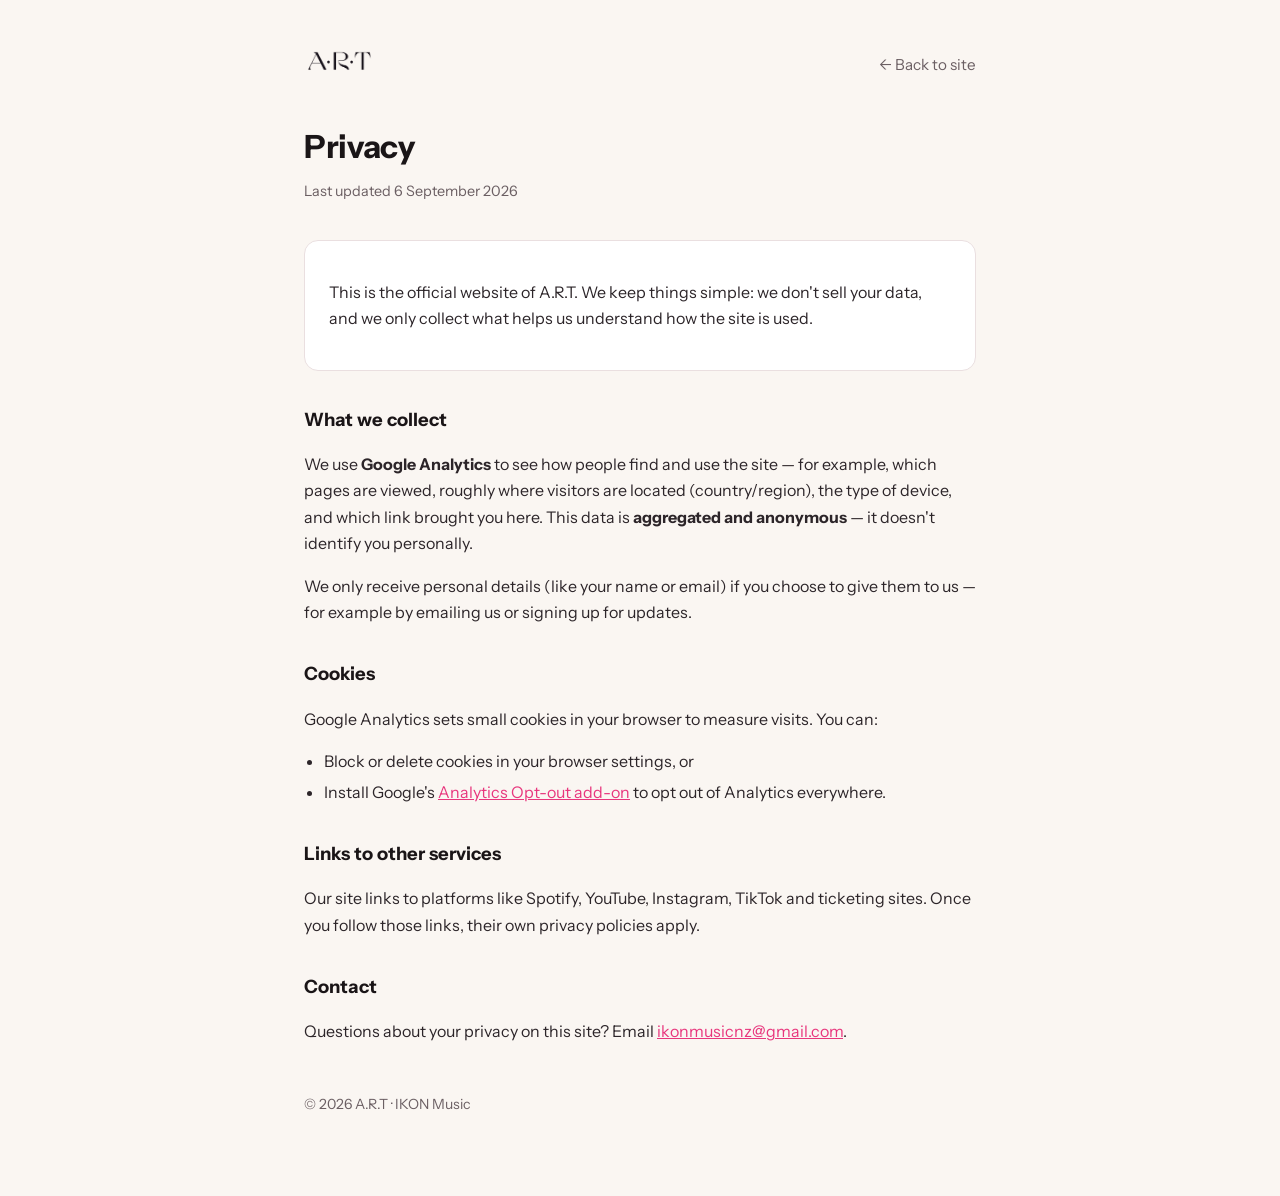
==== privacy.html @ 1ba3c7b6 "Add privacy page + footer link (cookies/analytics note)" ====
<!doctype html>
<html lang="en-NZ">
<head>
  <meta charset="utf-8">
  <meta name="viewport" content="width=device-width, initial-scale=1">
  <title>Privacy — A.R.T</title>
  <meta name="description" content="How the A.R.T website handles cookies and analytics data.">
  <meta name="robots" content="noindex">
  <link rel="icon" type="image/png" sizes="32x32" href="favicon-32.png">
  <link rel="preconnect" href="https://fonts.googleapis.com">
  <link rel="preconnect" href="https://fonts.gstatic.com" crossorigin>
  <link href="https://fonts.googleapis.com/css2?family=Instrument+Sans:ital,wght@0,400..700;1,400..700&display=swap" rel="stylesheet">
  <style>
    :root{ --ink:#1a1517; --ink2:#6b5f63; --coral:#e8367d; --bg:#faf6f2; --line:#eadfe0; }
    *{ box-sizing:border-box; }
    body{ margin:0; background:var(--bg); color:var(--ink);
      font-family:"Instrument Sans", system-ui, -apple-system, Segoe UI, Roboto, sans-serif;
      line-height:1.65; -webkit-font-smoothing:antialiased; }
    .wrap{ max-width:720px; margin:0 auto; padding:48px 24px 80px; }
    .top{ display:flex; align-items:center; justify-content:space-between; margin-bottom:40px; }
    .logo{ height:26px; width:auto; }
    .home{ color:var(--ink2); text-decoration:none; font-size:.95rem; }
    .home:hover{ color:var(--coral); }
    h1{ font-size:2rem; margin:0 0 6px; letter-spacing:-.01em; }
    .updated{ color:var(--ink2); font-size:.9rem; margin-bottom:36px; }
    h2{ font-size:1.15rem; margin:34px 0 8px; }
    p, li{ color:#2c2529; }
    a{ color:var(--coral); }
    ul{ padding-left:20px; }
    li{ margin:4px 0; }
    .card{ background:#fff; border:1px solid var(--line); border-radius:14px; padding:22px 24px; margin-top:8px; }
    footer{ margin-top:48px; color:var(--ink2); font-size:.88rem; }
  </style>
</head>
<body>
  <div class="wrap">
    <div class="top">
      <a href="./"><img class="logo" src="assets/img/logo-dark.png" alt="A.R.T"></a>
      <a class="home" href="./">&larr; Back to site</a>
    </div>

    <h1>Privacy</h1>
    <div class="updated">Last updated 6 September 2026</div>

    <div class="card">
      <p>This is the official website of A.R.T. We keep things simple: we don't sell your data, and we only collect what helps us understand how the site is used.</p>
    </div>

    <h2>What we collect</h2>
    <p>We use <strong>Google Analytics</strong> to see how people find and use the site — for example, which pages are viewed, roughly where visitors are located (country/region), the type of device, and which link brought you here. This data is <strong>aggregated and anonymous</strong> — it doesn't identify you personally.</p>
    <p>We only receive personal details (like your name or email) if you choose to give them to us — for example by emailing us or signing up for updates.</p>

    <h2>Cookies</h2>
    <p>Google Analytics sets small cookies in your browser to measure visits. You can:</p>
    <ul>
      <li>Block or delete cookies in your browser settings, or</li>
      <li>Install Google's <a href="https://tools.google.com/dlpage/gaoptout" target="_blank" rel="noopener">Analytics Opt-out add-on</a> to opt out of Analytics everywhere.</li>
    </ul>

    <h2>Links to other services</h2>
    <p>Our site links to platforms like Spotify, YouTube, Instagram, TikTok and ticketing sites. Once you follow those links, their own privacy policies apply.</p>

    <h2>Contact</h2>
    <p>Questions about your privacy on this site? Email <a href="mailto:ikonmusicnz@gmail.com">ikonmusicnz@gmail.com</a>.</p>

    <footer>&copy; 2026 A.R.T · IKON Music</footer>
  </div>
</body>
</html>
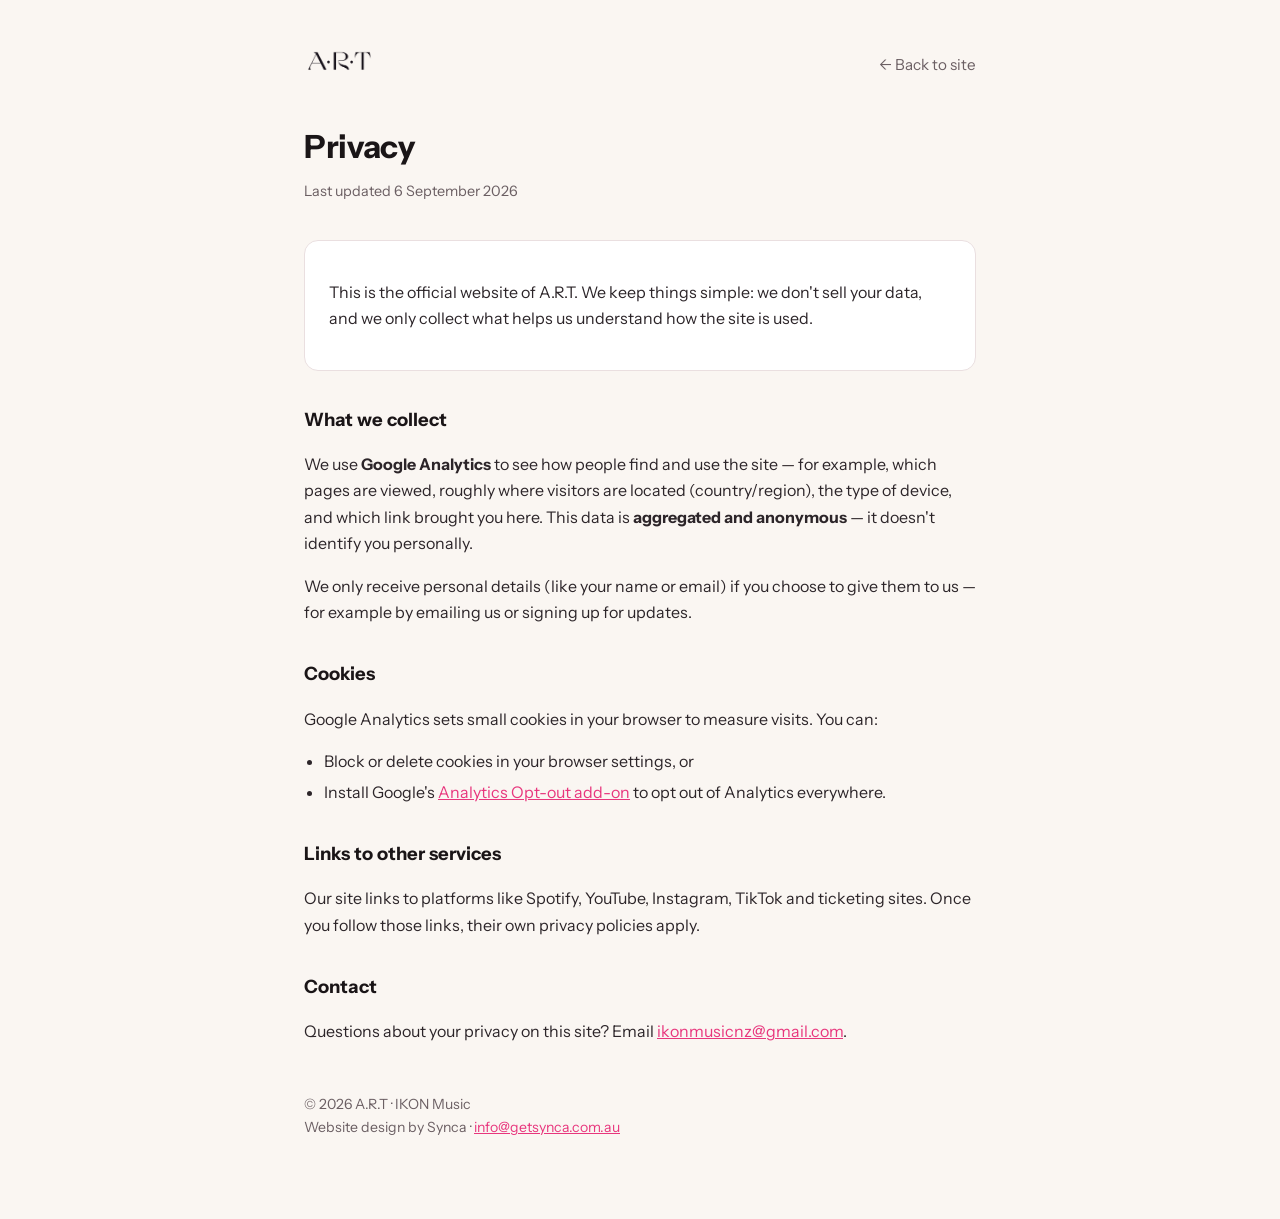
==== commit 7dbd7c3f: "Add "Website design by Synca" credit to the footer Shows on the home page and the privacy page, with" ====
--- a/privacy.html
+++ b/privacy.html
@@ -63,7 +63,7 @@
     <h2>Contact</h2>
     <p>Questions about your privacy on this site? Email <a href="mailto:ikonmusicnz@gmail.com">ikonmusicnz@gmail.com</a>.</p>
 
-    <footer>&copy; 2026 A.R.T · IKON Music</footer>
+    <footer>&copy; 2026 A.R.T · IKON Music<br>Website design by Synca · <a href="mailto:info@getsynca.com.au">info@getsynca.com.au</a></footer>
   </div>
 </body>
 </html>
